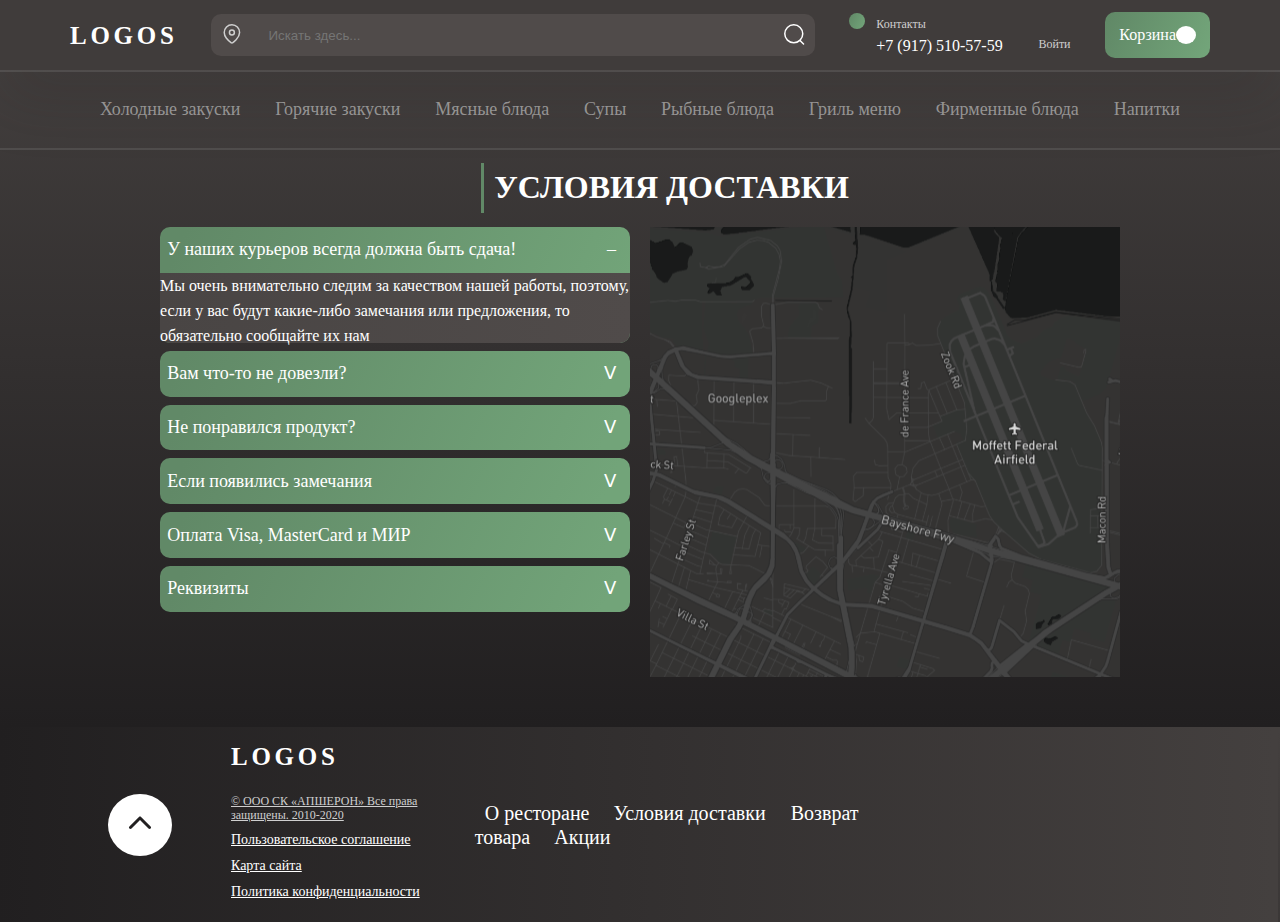
==== index/Delivery-terms.html @ 32f25078 "add nam" ====
<!DOCTYPE html>
<html lang="en">
<head>
    <meta charset="UTF-8">
    <meta http-equiv="X-UA-Compatible" content="IE=edge">
    <meta name="viewport" content="width=device-width, initial-scale=1.0">
    <link rel="stylesheet" href="../CSS/home.css">
    <link rel="stylesheet" href="../CSS/slider.css">
    <link rel="stylesheet" href="../CSS/basket.css">
    <link rel="stylesheet" href="../CSS/Delivery-terms.css">
    <link rel="stylesheet" href="../CSS/adaptive.css">
    <title>basket</title>
</head>
<body>
    <header class="desk-header" id="header">
        <p class="logo"></pclass>LOGOS</p>
        <div class="header_search">
            <form>
                <a href="#geolock"><button  type="submit"><img src="../images/Iconly/Location.svg" alt="Error 404"></button></a>
                <input type="text" placeholder="Искать здесь...">
                <button type="submit"><img src="../images/Search.svg" alt="Error 404"></button>
            </form>
        </div>
        <div class="phone">
            <a href=""><img src="../images/Iconly/Light/Calling@2x.png" alt=""></a>
            <div class="phone-text">
                <p class="phone1">Контакты</p>
                <p class="phone2">+7 (917) 510-57-59</p>
            </div>
        </div>
        <div class="login">
            <a href=""><img src="../images/Iconly/Profile.svg" alt=""></a>
            <div class="phone-text">
                <p class="phone1">Войти</p>
            </div>
        </div>
        <div class="kou">
            <a href="">Корзина</a>
            <br>
            <a class="koy-kkk" href="x"><br></a>
        </div>
    </header>
    <header class="phone-header" id="phon-header">
        <div>
            <div class="menu-medi">
                <div class="hamburger-menu">
                    <input id="menu__toggle" type="checkbox" />
                    <label class="menu__btn" for="menu__toggle">
                      <span></span>
                    </label>
                    <p class="hamburger-menu_text-menu">МЕНЮ</p>
                    <ul class="menu__box">
                      <li><a class="menu__item" href="#">Home</a></li>
                      <li><a class="menu__item" href="#">About</a></li>
                      <li><a class="menu__item" href="#">Team</a></li>
                      <li><a class="menu__item" href="#">Contact</a></li>
                      <li><a class="menu__item" href="#">Twitter</a></li>
                    </ul>
                  </div>
            </div>
            <p class="logo"></pclass>LOGOS</p>
            <div class="kou">
                <a class="koy-kkk" href="#"><img src="../images/Iconly/Buy.svg" alt="Error 404"></a>
                <br>
                <a href="">Корзина</a>
            </div>
        </div>
        <div>
            <div class="header_search">
                <form>
                    <a href="#geolock"><button  type="submit"><img src="../images/Iconly/Location.svg" alt="Error 404"></button></a>
                    <input type="text" placeholder="Искать здесь...">
                    <button type="submit"><img src="../images/Search.svg" alt="Error 404"></button>
                </form>
            </div>
        </div>
    </header>
    <span>
        <p class="navi-p"></p>
    </span>
    <section class="scrool">
        <div class="navi">
            <a href="#xol" class="navi-button">Холодные закуски </a>
            <a href="#gg" class="navi-button">Горячие закуски</a>
            <a href="#ms" class="navi-button">Мясные блюда </a>
            <a href="" class="navi-button">Супы</a>
            <a href="" class="navi-button">Рыбные блюда</a>
            <a href="" class="navi-button">Гриль меню </a>
            <a href="" class="navi-button">Фирменные блюда</a>
            <a href="" class="navi-button">Напитки</a>
        </div>
    </section>
    <span>
        <p class="navi-p"></p>
    </span>
    <section class="Delivery-block">
        <div class="product-text">
            <p class="line-text"></p>
            <h2 class="product-category">Условия доставки</h2>
        </div>
        <div class="delivery_block-info">
            <div>
                <details open>
                    <summary>У наших курьеров всегда должна быть сдача!</summary>
                    <p>Мы очень внимательно следим за качеством нашей работы, поэтому, если у вас будут какие-либо замечания или предложения, то обязательно сообщайте их нам</p>
                </details>
                <details >
                    <summary>Вам что-то не довезли?</summary>
                    <p>Мы очень внимательно следим за качеством нашей работы, поэтому, если у вас будут какие-либо замечания или предложения, то обязательно сообщайте их нам</p>
                </details>
                <details >
                    <summary>Не понравился продукт?</summary>
                    <p>Мы очень внимательно следим за качеством нашей работы, поэтому, если у вас будут какие-либо замечания или предложения, то обязательно сообщайте их нам</p>
                </details>
                <details >
                    <summary>Если появились замечания</summary>
                    <p>Мы очень внимательно следим за качеством нашей работы, поэтому, если у вас будут какие-либо замечания или предложения, то обязательно сообщайте их нам</p>
                </details>
                <details >
                    <summary>Оплата Visa, MasterCard и МИР</summary>
                    <p>Мы очень внимательно следим за качеством нашей работы, поэтому, если у вас будут какие-либо замечания или предложения, то обязательно сообщайте их нам</p>
                </details>
                <details >
                    <summary>Реквизиты</summary>
                    <p>Мы очень внимательно следим за качеством нашей работы, поэтому, если у вас будут какие-либо замечания или предложения, то обязательно сообщайте их нам</p>
                </details>
            </div>
            <div class="geo-delivery">
                <img src="../images/Rectangle 271.svg" style="width: 100%; height: 90%;" alt="Error 404">
            </div>
        </div>
    </section>
    <footer class="foot-home">
        <a href="#header" class="a-fot-nav"><img src="../images/Iconly/Arrow 4.svg" alt="Error"></a>
        <a href="#phon-header" class="a-fot-nav_phone"><img src="../images/Iconly/Arrow 4.svg" alt="Error"></a>
        <span class="fot-text">
            <h2>LOGOS</h2>
            <p class="fot-text-p pt">© ООО СК «АПШЕРОН» Все права защищены. 2010-2020</p>
            <p class="fot-text-p">Пользовательское соглашение</p>
            <p class="fot-text-p">Карта сайта</p>
            <p class="fot-text-p">Политика конфиденциальности</p>
        </span>
        <div>
            <a href="">О ресторане</a>
            <a href="">Условия доставки </a>
            <a href="">Возврат товара</a>
            <a href="">Акции</a>
        </div>
    </footer>
    <script src="../script/delivery basket.js"></script>
    <script src="../script/basket.js"></script>
    <script src="https://ajax.googleapis.com/ajax/libs/jquery/1.9.1/jquery.min.js"></script>
</body>
</html>
---- CSS/home.css ----
*{
    margin: 0;
    padding: 0;
    box-sizing: border-box;
}
html {
  scroll-behavior: smooth;
}
title{
  background: url(../images/Rectangle\ 19.svg);
}
@font-face{
  font-family: ZingRustLH1Demo-Fill;
  src: url(../family/ZingRustDemo-Base.otf);
}
body{
  background: linear-gradient(360deg, #211F20 0%, #44403F 100%);
  position: relative;
}
::-webkit-scrollbar{
  background: #403c3b;
}
::-webkit-scrollbar-button{
  background: #403c3b;
}
::-webkit-scrollbar-thumb{
  background: #999797;
}
/* --------------header-------------- */
.desk-header{
    height: 70px;
    top: 0px;
    padding: 0px 70px;
    background: #403C3B;
    box-shadow: 0px 30px 60px rgb(34 31 32 / 20%);
    align-items: center;
    display: flex;
    justify-content: space-between;
    /* justify-content: center; */
    align-items: center;
}
  .phone-header > div{
    width: 100%;
    display: flex;
    justify-content: space-between;
  }
  /* --------------БУРГЕР_МЕНЮ-------------- */
  .phone-header{
    display: none;
  }
  #menu__toggle {
    opacity: 0;
  }
  #menu__toggle:checked + .menu__btn > span {
    transform: rotate(45deg);
  }
  #menu__toggle:checked + .menu__btn > span::before {
    top: 0;
    transform: rotate(0deg);
  }
  #menu__toggle:checked + .menu__btn > span::after {
    top: 0;
    transform: rotate(90deg);
  }
  #menu__toggle:checked ~ .menu__box {
    left: 0 !important;
  }
  .menu__btn {
    position: fixed;
    top: 20px;
    left: 20px;
    width: 26px;
    height: 26px;
    cursor: pointer;
    z-index: 4;
  }
  .menu__btn > span,
  .menu__btn > span::before,
  .menu__btn > span::after {
    display: block;
    position: absolute;
    width: 100%;
    height: 2px;
    background-color: #616161;
    transition-duration: .25s;
  }
  .menu__btn > span::before {
    content: '';
    top: -8px;
  }
  .menu__btn > span::after {
    content: '';
    top: 8px;
  }
  .menu__box {
    display: block;
    position: fixed;
    top: 0;
    left: -100%;
    width: 300px;
    height: 100%;
    margin: 0;
    z-index: 3;
    padding: 80px 0;
    list-style: none;
    background-color: #504b4a;
    box-shadow: 2px 2px 6px rgba(0, 0, 0, .4);
    transition-duration: .25s;
  }
  .menu__item {
    display: block;
    padding: 12px 24px;
    color: #FFFFFF;
    font-family: 'Roboto', sans-serif;
    font-size: 20px;
    font-weight: 600;
    text-decoration: none;
    transition-duration: .25s;
  }
  .menu__item:hover {
    background-color: #618967;
  }
  
  /*\ --------------БУРГЕР_МЕНЮ-------------- \*/
.logo{
    font-family: 'Gilroy';
    font-style: normal;
    font-weight: 700;
    font-size: 25px;
    line-height: 25px;
    letter-spacing: 0.15em;
    color: #FFFFFF;
}

.header_search form {
    display: flex;
    background: #504B4A;
    border-radius: 10px;
}
.header_search input, .header_search button {
  border: none;
  outline: none;
  background: transparent;
}
.header_search input {
  width: 520px;
  height: 42px;
  padding-left: 15px;
  color: #fff;
}
.header_search button {
  height: 42px;
  width: 42px;
  top: 0;
  right: 0;
  cursor: pointer;
  z-index: 10;
  justify-content: center;
}
.header_search button:before {
  font-size: 16px;
}
.phone{
  display: flex;
}
.phone-text{
  display: block;
}
.phone-text > .phone1{
  font-family: 'Gilroy';
  font-style: normal;
  font-weight: 400;
  font-size: 12px;
  line-height: 20px;
  color: #CFCFCF;
}
.phone-text > .phone2{
  font-family: 'Gilroy';
  font-style: normal;
  font-weight: 400;
  font-size: 16px;
  line-height: 20px;
  color: #fff;
}
.phone-text > p{
  color: #FFFFFF;
  padding: 1px;
}
.phone > a > img{
  margin-right: 10px;
  padding: 8px;
  text-align: center;
  width: 40px;
  background: linear-gradient(114.93deg, #618967 5.11%, #72A479 94%);
  border-radius: 17px;
}
.kou{
  display: flex;
  background: linear-gradient(114.93deg, #618967 5.11%, #72A479 94%);
  border-radius: 10px;
  padding: 14px;
}
.kou > a{
  color: #fff;
  text-decoration: none;
}
.hamburger-menu_text-menu{
  font-family: 'Gilroy';
  font-style: normal;
  font-weight: 700;
  font-size: 12px;
  line-height: 15px;
  color: #FFFFFF;
  margin-top: 12px;
}
.kou > br{
  content: '';
  background-color: #fff;
  width: 1px;
  margin: 0px 5px 0px;
}
.koy-kkk{
  background: #fff;
  border-radius: 100%;  
  width: 20px;
}
/*\ --------------header-------------- \*/
/* --------------home-block-------------- */
.home-block{
  width: 100%;
  display: flex;
  align-items: center;
  height: 638px;
  background: url(../images/menu\ 2.png) no-repeat;
  background-size: 100%;
}
.home-block >.color-block{
  content: '';
    width: 100%;
    height: 638px;
    z-index: 1;
    background: linear-gradient(90deg, #211F20 0%, rgba(68, 64, 63, 0) 100%);
}
.home-block > div{
  position: absolute;
  display: flex;
  z-index: 2;
  justify-content: center;
  width: 50%;
  align-items: center;
  height: 40%;
}
.home-text{
  text-align: center;
  transform: rotate(-8.37deg)
}
.home-text > div{
  width: 80%;
}
.home-text-logo > .home-text-logo_gl-text{
  position: absolute;
}
.home-text-logo_gl-text > img{
  display: flex;
  margin: -9px 0;
  padding: 4px 0px 0 14px;
}
.button-block a > span{
  font-family: ZingRustLH1Demo-Fill;
  font-style: italic;
  font-weight: 400;
  font-size: 25px;
  line-height: 109.2%;   
  text-align: center;
  color: #FFFFFF;
} 

/* .home-text div > h1{
  font-family: ZingRustLH1Demo-Fill;
  font-weight: bold;
  font-size: 67px;
  text-align: center;
  text-transform: uppercase;
  color: #FFFFFF;
}
@supports (-webkit-text-stroke: 1px rgb(13, 13, 15)) {
  .home-text div > h1 {
    color: transparent;
    -webkit-text-stroke: 1px rgb(9, 9, 10);
    text-shadow: -5px -2px rgb(0, 0, 0), -4px -1px #fff;
  }
}
@supports (-webkit-background-clip: text) {
  .home-text div > h1{
    background: repeating-linear-gradient(45deg, black, black 1px, black 2px, black 3px);
    -webkit-background-clip: text;
    -webkit-text-stroke: 0.1pt white;
    text-shadow: 7px -4px white;
  }
} */
/* .button-block{
  background: url(../images/Rectangle\ 245.png);
} */
/* .button-block > a{
  background: #618967;
  transform: skewX(-15deg);
  padding: 10px;
  text-decoration: none;
}
.button-block a > span{
  font-family: ZingRustLH1Demo-Fill;
  font-style: italic;
  font-weight: 400;
  font-size: 25px;
  line-height: 109.2%;   
  text-align: center;
  color: #FFFFFF;
} 

/* .home-text div > span{
  background: url(../images/fДоставка\ ВКУСНЕЙШИХ\ БЛЮд\ ЗА\ 60\ МИНУТ.png) no-repeat;
  background-size: 100%;
  background-position-y: -24px;
  width: 80%;
  height: 100%;
  transform: rotate(8deg);
  position: absolute;
  display: flex;
} */
/*\ --------------home-block-------------- \*/
/* --------------scrool-------------- */
.scrool{
  transition-duration: 5ms;
}
.navi{
  width: 100%;
  display: flex;
  justify-content: space-between;
  height: 78px;
  /* left: -2px; */
  padding: 0 100px;
  align-items: center;
  top: calc(50% - 78px/2 - 1251.5px);
  background: rgba(255, 255, 255, 0.01);
  transition: 0.5s;
}
.navi > a{
  font-family: 'Gilroy';
  font-style: normal;
  text-decoration: none;
  font-weight: 500;
  font-size: 18px;
  line-height: 21px;
  color: #cfcfcf9c;
  
}
.navi > a:hover{
  color: #FFFFFF;
  content: '';
}
.navi-p{
  content: '';
  width: 100%;
  display: flex;
  position: absolute;
  height: 1px;
  border: 1px solid rgba(255, 255, 255, 0.1);
}
/*\ --------------scrool-------------- \*/
/* --------------nav-coffe-------------- */
.nav-coffe{
  width: 100%;
  height: 650px;
  display: flex;
  justify-content: center;
}
.nav-block{
  width: 1363px;
  height: 610px;
  display: flex;
  background: url(../images/фото.png) no-repeat;
  background-size: 100%;
  z-index: 5;
}
.nav-color{
  content: '';
  width: 86%;
  /* height: 100%; */
  height: 610px;
  position: absolute;
  background: linear-gradient(90deg, #000000 0%, rgb(0 0 0 / 0%) 100%);
}
.block-left{
  width: 50%;
  color: #fff;
  z-index: 20;
  padding: 70px;
  height: 100%;
  display: grid;
  align-items: center;
}
.block-left > h2{
  font-family: 'Gilroy';
  font-style: normal;
  font-weight: 700;
  font-size: 32px;
  line-height: 39px;
  z-index: inherit;
  text-transform: uppercase;
  color: #FFFFFF;
}
.block-left > p{
  font-family: 'Gilroy';
  font-style: normal;
  font-weight: 400;
  font-size: 20px;
  line-height: 25px;
  z-index: inherit;
  color: #CFCFCF;
}
.block-left > a{
  font-family: 'Proxima Nova';
  font-style: normal;
  font-weight: 700;
  font-size: 13px;
  line-height: 16px;
  z-index: inherit;
  color: #FFFFFF;
  text-align: center;
  padding: 21px 20px 20px 51px;
  width: 219px;
  cursor: pointer;
  text-decoration: none;
  background: rgba(255, 255, 255, 0.05);
  border: 1px solid rgba(255, 255, 255, 0.2);
  backdrop-filter: blur(1px);
  border-radius: 10px;
}
.block-right{
  display: grid;
  padding: 60px 116px;
  grid-template-columns: 200px 200px;
  width: 50%;
  justify-content: space-between;
  align-items: center;
  z-index: inherit;
}
.block-right > div{
  width: 228px;
  height: 227px;
  text-align: center;
  padding: 65px 0;
  background: rgba(80, 75, 74, 0.9);
  backdrop-filter: blur(2px);
  border-radius: 0px;
}
.block-right  p{
  font-family: 'Gilroy';
  font-style: normal;
  font-weight: 400;
  font-size: 18px;
  line-height: 25px;
  color: #FFFFFF;
}
.block-right  img{
  padding: 0 0 20px;
}
.block-right > div:hover{
  cursor: pointer;
  background: #504B4A;
  box-shadow: 0px 20px 100px rgb(0 0 0 / 100%);
  backdrop-filter: blur(50px);
  z-index: inherit;
}
/*\ --------------nav-coffe-------------- \*/
/* --------------LOCATION-------------- */
.location {
  /* position: absolute; */
  width: 100%;
  height: 720px;
  margin-top: -160px;
  background: url(../images/Rectangle\ 245.png) no-repeat;
  background-size: 100%;
  filter: drop-shadow(0px 40px 40px rgba(43, 40, 40, 0.6));
}
.location-block > div{
  position: absolute;
  width: 526px;
  height: 405px;
  margin: 11% 0 0 15%;
  padding: 40px 0 0 40px;
  background: #2E2B2C;
  box-shadow: 0px 0px 70px rgb(0 0 0 / 15%);
  border-radius: 15px;
}
.location-info-geo{
  display: flex;
  margin: 28px 8px;
}
.location-info-geo > img{
  padding: 0px 8px 15px
}
.location-info> h2{
  font-family: 'Gilroy';
  font-style: normal;
  font-weight: 700;
  font-size: 30px;
  line-height: 36px;
  text-transform: uppercase;
  color: #FFFFFF;
}
.info-geo-text-1, .info-geo-text-2{
  font-family: 'Gilroy';
  font-style: normal;
  font-weight: 400;
  font-size: 14px;
  line-height: 16px;
  color: #CFCFCF;
}
.info-geo-text-2{
  color: #FFFFFF;
  font-size: 15px;
  font-weight: bold;
}
.location-info-contact{
  display: flex;
  justify-content: space-around;
}
.contact-button > a{
  font-family: 'Proxima Nova';
  font-style: normal;
  font-weight: 700;
  font-size: 13px;
  line-height: 16px;
  text-decoration: none;
  /* margin: 0 0; */
  padding: 20px;
  background: linear-gradient(114.93deg, #618967 5.11%, #72A479 94%);
  border-radius: 10px;
  color: #FFFFFF;
}
.cont-text-text{
  font-family: 'Gilroy';
  font-style: normal;
  font-weight: 700;
  font-size: 23px;
  line-height: 28px;
  color: #FFFFFF;
}
.cont-text-color{
  font-family: 'Gilroy';
  font-style: normal;
  font-weight: 400;
  font-size: 14px;
  line-height: 15px;
  text-align: right;
  color: #CFCFCF;
}
.contact-siti{
  display: flex;
  justify-content: space-between;
  align-items: center;
  margin: 10% 27%;
}
.contact-siti > p{
  font-family: 'Gilroy';
  font-style: normal;
  font-weight: 600;
  font-size: 16px;
  line-height: 19px;
  color: #FFFFFF;
}
.line{
  content: '';
  position: absolute;
  width: 82%;
  margin: 12px 0;
  display: flex;
  position: absolute;
  height: 1px;
  border: 1px solid rgba(255, 255, 255, 0.1);
}
/*\ --------------LOCATION-------------- \*/
/* --------------FOOTER------------- */
.foot-home{
  position: absolute;
  width: 100%;
  height: 195px;
  display: flex;
  padding: 0 372px 0 233px;
  align-items: center;
  justify-content: space-between;
  left: -2px;
  background: linear-gradient(270.7deg, #44403F 0.4%, #211F20 100%);
}
footer > a{
  position: absolute;
  background: #fff;
  padding: 22px 20px;
  left: 110px;
  border-radius: 100%;
}
.fot-text > h2{
  font-family: 'Gilroy';
  font-style: normal;
  font-weight: 700;
  font-size: 25px;
  padding: 0 0 20px;
  line-height: 25px;
  letter-spacing: 0.15em;
  color: #FFFFFF;
}
.fot-text-p{
  font-family: 'Gilroy';
  font-style: normal;
  font-weight: 500;
  font-size: 14px;
  line-height: 16px;
  color: #FFFFFF;
  text-decoration: underline;
  padding: 5px 0;
}
.pt{
  font-family: 'Gilroy';
font-style: normal;
font-weight: 500;
font-size: 12px;
line-height: 14px;

color: #CFCFCF;
}
footer div > a{
  font-family: 'Gilroy';
  font-style: normal;
  font-weight: 500;
  font-size: 20px;
  line-height: 24px;
  padding: 10px;
  color: #FFFFFF;
  text-decoration: none;
}
.a-fot-nav_phone{
  display: none;
}
/*\ --------------FOOTER-------------- \*/
---- CSS/slider.css ----
.product {
    position: relative;
    overflow: hidden;
    padding: 20px;
  }
  .product-category {
    margin-bottom: 20px;
    font-family: 'Gilroy';
    font-style: normal;
    font-weight: 700;
    font-size: 32px;
    line-height: 39px;
    text-transform: uppercase;
    color: #FFFFFF;
  }
  .product-container {
    display: flex;
    overflow-x: auto;
    scroll-behavior: smooth;
  }
  
  .product-container::-webkit-scrollbar {
    display: none;
  }
.product-text{
    display: flex;
}
.line-text{
    content: '';
    width: 3px;
    height: 50px;
    margin: -5px 10px 0 50px;
    background: #618967;
    transform: rotate(180deg);
}
  .product-card {
    flex: 0 0 auto;
    /* width: 250px; */
    /* height: 450px; */
    margin-right: 20px;
    cursor: pointer;
  }
  .product-image {
    position: relative;
    width: 364px;
    height: 265px;
    border-radius: 10px 10px 0 0;
    overflow: hidden;
  }
  .product-thumb {
    width: 100%;
    height: 100%;
    object-fit: cover;
  }
  .product-info {
    width: 100%;
    height: 163px;
    padding: 10px 20px;
    background: #4b4746;
    /* background: linear-gradient(90deg, #4b4746 0%, #504B4A 100%); */
    border-radius: 0 0 10px 10px;
  }
  .product-brand {
    font-family: 'Gilroy';
    font-style: normal;
    font-weight: 700;
    font-size: 22px;
    line-height: 27px;
    color: #FFFFFF;
  }
  .product-short-description {
    font-family: 'Gilroy';
    font-style: normal;
    font-weight: 400;
    font-size: 16px;
    width: 286px;
    position: relative;
    padding: px;
    padding: 10px 0px;
    line-height: 17px;
    color: #cfcfcfad;
  }
  .price {
    font-family: 'Gilroy';
    font-style: normal;
    font-weight: 600;
    font-size: 20px;
    margin: qp;
    color: #FFFFFF;
    margin: 25px 0;
  }
  .pre-btn,
  .nxt-btn {
    border: none;
    width: 1vw;
    background: none;
    height: 100%;
    position: absolute;
    top: 0;
    display: flex;
    justify-content: center;
    align-items: center;
    cursor: pointer;
    z-index: 2;
  }
  .pre-btn {
    left: 0;
    transform: rotate(180deg);
  }
  .nxt-btn {
    right: 0;
  }
  .pre-btn img,
  .nxt-btn img {
    opacity: 0.2;
  }
  .pre-btn:hover img,
  .nxt-btn:hover img {
    opacity: 1;
  }
  .collection-container {
    width: 100%;
    display: grid;
    grid-template-columns: repeat(2, 1fr);
    grid-gap: 10px;
  }
  .collection {
    position: relative;
  }
  .collection img {
    width: 100%;
    height: 100%;
    object-fit: cover;
  }
  .collection p {
    position: absolute;
    top: 50%;
    left: 50%;
    transform: translate(-50%, -50%);
    text-align: center;
    color: #fff;
    font-size: 50px;
    text-transform: capitalize;
  }
  .collection:nth-child(3) {
    grid-column: span 2;
    margin-bottom: 10px;
  }
  .arrow-2 {
    cursor: pointer;
    height: 120px;
    width: 80px;
    position: relative;
    margin: 20px;
}
.arrow-2-top, 
.arrow-2-bottom {
    background: #2d2b2bcc;
    height: 10px;
    left: -30px;
    position: absolute;
    top: 60px;
    width: 30px;
}
.arrow-2-top {
    top: 64px;
}
.arrow-2-top {
    transform: rotate(45deg);
    transform-origin: bottom right;
}
.arrow-2-bottom {
    transform: rotate(-45deg);
    transform-origin: top right;
}
.arrow-2-top::after, 
.arrow-2-bottom::after {
    background: #000;
    content: '';
    height: 100%;
    position: absolute;
    top: 0;
    transition: all 0.15s;
}
.arrow-2-top::after {
    left: 100%;
    right: 0;
    transition-delay: 0s;
}
.arrow-2-bottom::after {
    left: 0;
    right: 100%;
    transition-delay: 0.15s;
}
.arrow-2:hover .arrow-2-top::after {
    left: 0;
    transition-delay: 0.15s;
}
.arrow-2:hover .arrow-2-bottom::after {
    right: 0;
    transition-delay: 0s;
}
.noselect {
    -webkit-touch-callout: none;
      -webkit-user-select: none;
       -khtml-user-select: none;
         -moz-user-select: none;
          -ms-user-select: none;
              user-select: none;
          -webkit-tap-highlight-color: transparent;
  }
  .noselect {
      width: 150px;
      height: 50px;
      cursor: pointer;
      display: flex;
      align-items: center;
      border: none;
      border-radius: 5px;
      box-shadow: 1px 1px 3px rgba(0,0,0,0.15);
      background: linear-gradient(114.93deg, #618967 5.11%, #72A479 94%);
      border-radius: 10px;
  }
  .ws{
    font-family: 'Gilroy';
    font-style: normal;
    font-weight: 400;
    font-size: 12px;
    line-height: 14px;
    color: #FFFFFF;
    color: #fff;
    display: flex;
    margin-left: 270px;
    margin-top: -20px;
  }
  .actual-price{
    position: relative;
    margin-left: 174px;
    margin-top: -63px;
  }
  .actual-price a{
    text-decoration: none;
  }
  button, button div {
      transition: 200ms;
  }
  button .text {
      transform: translateX(20px);
      color: white;
      font-weight: bold;
  }
  button .icon {
    border-left: 1px solid #ffffff;
    transform: translateX(33px);
    height: 40px;
    width: 40px;
    display: flex;
    align-items: center;
    justify-content: center;
  }
  button svg {
    width: 25px;
    /* fill: #eee; */
    background: url(../images/Iconly/Buy.svg) no-repeat;
    background-size: 95%;
  }
  button:hover {
    box-shadow: 1px 1px 3px rgb(0 0 0 / 15%);
    background: linear-gradient(114.93deg, #4b4746 5.11%, #403c3b 94%);
  }
  button:hover .text {
      color: transparent;
  }
  button:hover .icon {
      width: 150px;
      border-left: none;
      transform: translateX(-40px);
  }
  button:focus {
      outline: none;
  }
---- CSS/basket.css ----
.baskt-block{
    display: flex;
    justify-content: center;
}
.basket-logo-a{
    width: 222px;
    align-items: center;
    text-align: center;
    margin: 40px 0 0;
}
.basket-logo-a a{
    font-family: 'Gilroy';
    font-style: normal;
    font-weight: 700;
    font-size: 16px;
    line-height: 19px;
    text-decoration: none;
    color: #FFFFFF;
}
.basket-block-logo{
    width: 55%;
    display: grid;
    align-items: center;
    height: 180px;
    justify-content: center;
}
.basket-logo{
    display: flex;
    height: 40px;
    padding: 10px;
    font-family: 'Gilroy';
    font-style: normal;
    font-weight: 500;
    font-size: 15px;
    line-height: 18px;
    text-transform: lowercase;
    color: #72A479;
}
.basket-block-info1{
    display: grid;
    width: 1096px;
    height: 252px;
    left: 172px;
    top: 360px;
    background: linear-gradient(90deg, #494544 0%, #504B4A 100%);
    border-radius: 10px;
}
.line-basket{
    content: '';
    width: 100%;
    height: 1px;
    border: 1px solid rgba(255, 255, 255, 0.1);
}
.basket-block-info1 div{
    /* width: 100%; */
    display: flex;
    align-items: center;
}
.basket-block-info1 div> img{
    width: 117px;
    height: 86px;
    margin: 0 28px;
}
.basket-block-info1 span >p{
    font-family: 'Gilroy';
    font-style: normal;
    font-weight: 400;
    font-size: 12px;
    line-height: 14px;
    color: #A6A7AB;
}
.basket-block-info1 span >.bas_bl-info-text1{
    font-weight: 700;
    font-size: 18px;
    line-height: 22px;
    color: #FFFFFF;
}
.basket-blo_inf-script{
    padding: 0px 0 0 178px;
}
.basket-blo_inf-script > input{
    width: 30px;
    background: no-repeat;
    text-align: center;
    border: none;
    align-items: center;
    display: flex;
    color: #fff;
}
.basket-blo_inf-script > button{
    background: #72A479;
    border: none;
    border-radius: 100%;
    width: 30px;
    height: 30px;
    color: #fff;
    font-size: 30px;
    display: flex;
    justify-content: center;
    align-items: center;
    cursor: pointer;
}
.basket-block-info2 div > img{
    width: 209px;
    height: 123px;
}
.basket-blo_inf-script > p{
    font-family: 'Gilroy';
    font-style: normal;
    font-weight: 700;
    font-size: 20px;
    line-height: 24px;
    color: #FFFFFF;
    margin: 0 30px;
}
.basket-block_info2-info{

    width: 1096px;
    height: 234px;
    left: 172px;
    display: flex;
    top: 712px;
    justify-content: space-between;
    padding: 30px;
    background: linear-gradient(90deg, #494544 0%, #504B4A 100%);
    border-radius: 10px;

}
.basket-block-info2 > span{
    font-family: 'Gilroy';
    font-style: normal;
    display: flex;
    font-weight: 700;
    font-size: 25px;
    line-height: 30px;
    color: #FFFFFF;
    padding: 50px 0;
}
.basket-block_info2-info > div{
    width: 210px;
    /* display: none; */
    justify-content: center;
    height: 100%;
    text-align: center;
    padding: 22px 0;
}
.basket-block_info2-info div > label{
    font-family: 'Gilroy';
    font-style: normal;
    font-weight: 700;
    font-size: 14px;
    line-height: 17px;    
    color: #FFFFFF;
}
.basket-block_info2-info div > button{
    background: #66906C;
    border: none;
    border-radius: 100%;
    color: #fff;
    padding: 5px 9px;
}
.basket-block_info2-info div > p{
    font-family: 'Gilroy';
    font-style: normal;
    font-weight: 700;
    font-size: 12px;
    line-height: 15px;
    color: #FFFFFF;
}
.basket-block-info3{
    display: flex;
    width: 100%;
    justify-content: center;
    padding: 50px 0 0 0;
}
.basket-block-info3 > div{
    width: 763px;
    height: 105px;
    display: flex;  
    justify-content: space-between;
    padding: 20px; 
    background: linear-gradient(90deg, #494544 0%, #504B4A 100%);
    border-radius: 10px;
}
.base-info3-left > span{
    font-family: 'Gilroy';
    font-style: normal;
    font-weight: 500;
    font-size: 18px;
    line-height: 21px;
    color: #A6A7AB;
}
.base-info3-left>p{
    font-family: 'Gilroy';
    font-style: normal;
    font-weight: 500;
    font-size: 12px;
    line-height: 14px;
    padding: 5px 0 0;
    color: #FFFFFF;
}
.base-info3-right{
    display: flex;
    align-items: center;
}
.base-info3-right>a{
    background: linear-gradient(114.93deg, #618967 5.11%, #72A479 94%);
    border-radius: 10px;
    color: #fff;
    padding: 15px;
    text-decoration: none;
}
.foot-basket{
    width: 100%;
    height: 195px;
    display: flex;
    padding: 0 372px 0 233px;
    align-items: center;
    margin: 50px 0 0;
    justify-content: space-between;
    left: -2px;
    top: 3552px;
    background: linear-gradient(270.7deg, #44403F 0.4%, #211F20 100%);
  }
---- CSS/Delivery-terms.css ----
.Delivery-block{
  width: 100%;
  display: flex;
  margin-top: 20px;
  justify-content: center;
  flex-wrap: wrap;
}
.Delivery-block > .delivery_block-info
{
  display: flex;
  width: 75%;
  flex-wrap: nowrap;
  justify-content: space-between;
}
.Delivery-block .delivery_block-info > div
{
  width: 49%;
  height: 500px;
}
summary::-webkit-details-marker{display:none;}
summary::-moz-list-bullet{list-style-type:none;}
summary::marker{display:none;} 
summary {
  padding: 0.3em 0.5em 0.3em 0.4em;
  font-size: 1.4em;
  cursor: pointer;
  display: flex;
  flex-direction: row-reverse;
  flex-wrap: wrap;
  justify-content: space-between;
  font-weight: 500;
  font-size: 18px;
  line-height: 35px;
  color: #FFFFFF;
}
summary:before {  
  content: "ᐯ";
  margin-right: .3em;
}
details[open] > summary:before {
  content: "–";
}
summary ~ * {
  height: 70px;
  background: linear-gradient(90deg, #494544 0%, #504B4A 100%);
  border-radius: 0 0 10px 10px;
  font-weight: 400;
  font-size: 16px;
  line-height: 25px;
  color: #FFFFFF;
}
summary:focus {
  outline:0;
  box-shadow: inset 0 0 1px rgba(0,0,0,0.3), inset 0 0 2px rgba(0,0,0,0.3);
}
details{
  display:block;
  margin-bottom: .5rem;
  background: linear-gradient(114.93deg, #618967 5.11%, #72A479 94%);
  border-radius: 10px;
}
---- CSS/adaptive.css ----
@media screen and (max-width: 1200px){
    .header_search form{
        width: 340px;
    }
    .header_search{
        display: flex;
        justify-content: center;
        width: 100%;
      }
    .home-block {
        height: 456px;
    }
    .home-block >.color-block {
        height: 456px;
    } 
    .nav-block, .nav-color {
        height: 456px;
    }
    .block-left {
        width: 40%;
        padding: 40px 55px;
    }
    .block-left > p {
        font-size: 13px;
    }
    .block-right > div {
        width: 196px;
        height: 196px;
        padding: 45px 0;
    }
    .block-right {
        display: grid;
        padding: 0 30px 0 233px;
    }
    .location-block > div {
        margin: 0% 0 0 15%;
    }
    .location {
        height: 720px;
    }
    /*/ --------------product-------------- /*/
    .product-loc {
        width: 100%;
        height: 417px;
    }
    .product_card-block {
        display: flex;
        width: 730px;
    }
    /*\ --------------product-------------- \*/
    /*/ --------------backet-------------- /*/
    .basket-block_info2-info {
        width: 920px;
    }
    .basket-block-info1 {
        width: 770px;
    }
    .basket-block-info {
        display: flex;
        flex-wrap: wrap;
        justify-content: space-around;
        align-content: center;
        align-items: center;
    }
    .basket-block-info3 {
        padding: 50px 0 50px 0;
    }
    /*\ --------------backet-------------- \*/
}
@media screen and (max-width: 950px){
    .block-right {
        display: grid;
        padding: 0 30px 0 40px;
    }
    .header_search form {
        width: 250px;
    }
    .location {
        height: 615px;
    }
}

@media screen and (max-width: 510px){
    header{
        height: 142px;
        width: 100%;
        padding: 0 15px;
        display: grid;
        grid-template-columns: repeat(3, 1fr);
        grid-auto-rows: 200px;
    }
    .header_search form {
        width: 90%;
    }
    .desk-header{
        display: none;
    }
    .phone-header{
        display: block;
    }
    .phone-header > div{
        align-items: center;
    }
    .menu-medi{
        width: 40px;
    }
    .header_search input {
        width: 277px;
        height: 42px;
    }
    .menu__btn > span, .menu__btn > span::before, .menu__btn > span::after {
        background: #65906C;
        border-radius: 50px;
    }
    .header_search form {
        margin-top: 20px;
    }
    .phone{
        display: none;
    }   
    .kou{
        width: 62px;
        height: 56px;
        text-align: center;
        display: grid;
        justify-content: center;
        padding: 7px;
    }
    .kou > a{
        font-weight: 600;
        font-size: 12px;
        line-height: 14px;
    }
    .kou > br{
        margin: 0px 1px 0px;
        padding: 1px 25px;
    }
    .kou > a{
        background: none;
        width: 100%;
    }
    .home-text-logo_gl-text > img, .home-text-logo_fon-text > img {
        display: flex;
        width: 220px;
    }
    .home-text-logo > .home-text-logo_gl-text, .home-text-logo_fon-text {
        padding: 0;
    }    
    .home-block{
        height: 174px;
    }
    .home-block >.color-block {
        content: '';
        width: 100%;
        height: 174px;
        z-index: 1;
        background: linear-gradient(90deg, #211F20 0%, rgba(68, 64, 63, 0) 100%);
    }
    .button-block a > span {
        font-family: ZingRustLH1Demo-Fill;
        font-style: italic;
        font-weight: 400;
        font-size: 13px;
        line-height: 109.2%;
        text-align: center;
        color: #FFFFFF;
    }
    .navi {
        width: 100%;
        display: flex;
        justify-content: space-between;
        height: 79px;
        overflow: hidden;
        left: 0px;
        padding: 0;
        align-items: center;
        top: calc(50% - 78px/2 - 1251.5px);
        background: rgba(255, 255, 255, 0.01);
        transition: 0.5s;
    }
    .nav-coffe {
        display: none;
    }
    .location {
        height: 1021px;
        margin-top: -2px;
        background: url(../images/lock_phone.png 
        ) no-repeat;
        background-size: 100%;
        filter: drop-shadow(0px 40px 40px rgba(43, 40, 40, 0.6));
    }
    .location-block > div {
        position: absolute;
        width: 335px;
        height: 465px;
        /* margin: 11% 0 0 15%; */
        margin: 0 27px;
        padding: 40px 0 0 40px;
        background: #2E2B2C;
        box-shadow: 0px 0px 70px rgb(0 0 0 / 15%);
        border-radius: 15px;
    }
    .location-info-contact {
        display: inline-block;
        justify-content: space-around;
    }
    .contact-text{
        margin: 35px 0 0;
    }
    .contact-siti {
        display: flex;
        justify-content: space-between;
        align-items: center;
        margin: 4% 10%;
    }
    .product-image {
        width: 330px;
    }
    .product-info {
        width: 330px;
    }
    .product-info > .ws{
        margin-left: 230px;
        margin-top: -20px;
    }
    .actual-price {
        margin-left: 140px;
        margin-top: -64px;
    }
    .foot-home {
        display: grid;
        padding: 0 30px 0 233px;
    }
    .fot-text-p, .foot-home div > a{
        font-size: 8px;
    }
    .foot-home div > a{
        display: none;
    }
    .foot-home > .a-fot-nav{
        display: none;
    }
    .a-fot-nav_phone{
        display: block;
    }
    /*/ --------------product-------------- /*/
    
    .product_card-block {
        display: grid;
        width: 90%;
        height: 497px;
        /* left: 118px; */
        /* top: 268px; */
        background: linear-gradient(90deg, #494544 0%, #504B4A 100%);
        border-radius: 10px;
    }
    .product-left-block {
        width: 100%;
        padding: 0px 0 170px;
    }
    .product-right-block {
        width: 100%;
        height: 60%;
        display: grid;
        padding: 0px;
        align-content: space-between;
    }    
    .product_right-block1{
        text-align: center;
    }
    .price-product{
        margin: 0;
    }
    .product-card-info {
        display: flex;
    }
    .product-card-info .product-card-nav {
        position: absolute;
        width: 85%;
    }
    .product-card-info .product-card-nav  > p{
        display: none;
    }
    .product-card-info a > img {
        background: linear-gradient(114.93deg, #404240 5.11%, #504b4a 94%);
    }
    .actual-price > a{
        position: relative;
    }
    .product-loc {
        background: url(../images/Rectangle\ 246.jpg) no-repeat;
    }
    /*\ --------------product-------------- \*/
    /*/ --------------backet-------------- /*/
    .baskt-block {
        display: block;
        padding: 0 0 30px;
    }
    .bas_bl-info-text2{
        display: none;
    }
    .basket-block-info2 {
        display: flex;
        flex-wrap: wrap;
        justify-content: center;
        align-items: center;
    }
    .basket-block_info2-info {
        width: 90%;
        height: auto;
        display: flex;
        justify-content: center;
        flex-wrap: wrap;
    }
    .basket-block-info1 {
        width: 100%;
    }
    .basket-block-info1 div> img {
        margin: 0;
    }
    .basket-blo_inf-script {
        padding: 0;
    }
    .basket-block-logo {
        width: 95%;

        display: flex;
        align-items: flex-start;
        height: 130px;
        justify-content: space-between;
        flex-wrap: wrap;
    }
    .basket-block-info3 {
        padding: 50px 0 50px 0;
    }
    /*\ --------------backet-------------- \*/
    /*/ --------------delivery-------------- /*/
    .delivery-info form > input {
        width: 270px;
        height: 35px;
    }
    .b3-button {
        width: 184px;
        flex-wrap: wrap;
    }
    .b4-button {
        flex-wrap: wrap;
    }
    /*\ --------------delivery-------------- \*/
    .Delivery-block > .delivery_block-info {
        display: flex;
        width: 75%;
        height: 660px;
        justify-content: space-evenly;
        flex-direction: column-reverse;
        align-items: center;
    }
    .Delivery-block {
        margin-top: 0;
        padding: 20px 0 427px;
    }
}
@media screen and (max-width: 300px){
    .location-block > div {
        width: 236px;
    }
}
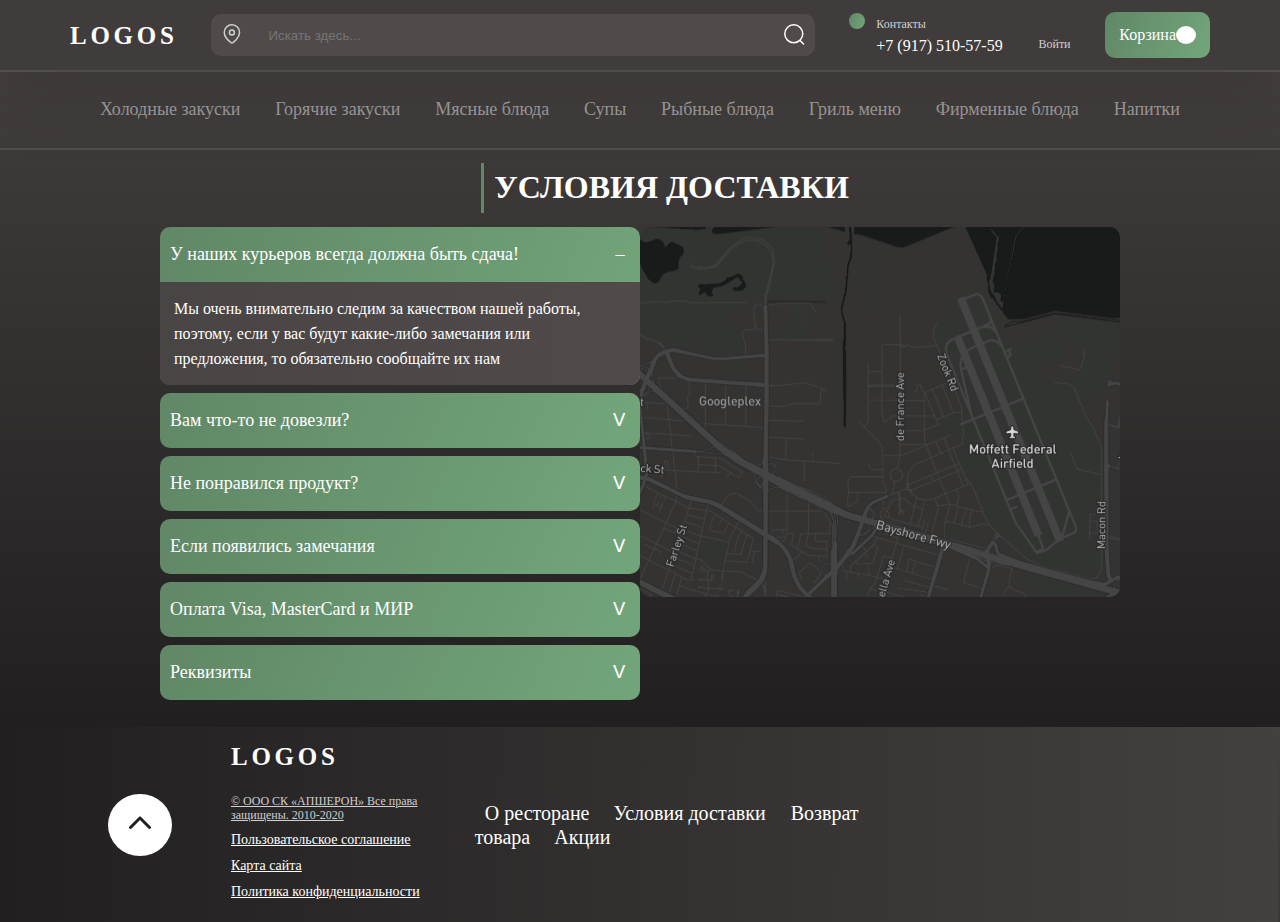
==== commit ca2536c8: "'add'" ====
--- a/index/Delivery-terms.html
+++ b/index/Delivery-terms.html
@@ -126,7 +126,7 @@
                 </details>
             </div>
             <div class="geo-delivery">
-                <img src="../images/Rectangle 271.svg" style="width: 100%; height: 90%;" alt="Error 404">
+                <!-- <img src="../images/Rectangle 271.svg" style="width: 100%; height: 90%;" alt="Error 404"> -->
             </div>
         </div>
     </section>
--- a/CSS/Delivery-terms.css
+++ b/CSS/Delivery-terms.css
@@ -14,14 +14,19 @@
 }
 .Delivery-block .delivery_block-info > div
 {
-  width: 49%;
+  width: 100%;
   height: 500px;
+}
+.Delivery-block .delivery_block-info > .geo-delivery{
+  display: flex;
+  height: 370px;
+  border-radius: 10px;
 }
 summary::-webkit-details-marker{display:none;}
 summary::-moz-list-bullet{list-style-type:none;}
 summary::marker{display:none;} 
 summary {
-  padding: 0.3em 0.5em 0.3em 0.4em;
+  padding: 10px;
   font-size: 1.4em;
   cursor: pointer;
   display: flex;
@@ -41,11 +46,12 @@
   content: "–";
 }
 summary ~ * {
-  height: 70px;
+  height: auto;
   background: linear-gradient(90deg, #494544 0%, #504B4A 100%);
   border-radius: 0 0 10px 10px;
   font-weight: 400;
   font-size: 16px;
+  padding: 14px;
   line-height: 25px;
   color: #FFFFFF;
 }
@@ -58,4 +64,9 @@
   margin-bottom: .5rem;
   background: linear-gradient(114.93deg, #618967 5.11%, #72A479 94%);
   border-radius: 10px;
+}
+.geo-delivery{
+  background: url(../images/Rectangle\ 271.svg) no-repeat;
+  background-size: 100%;
+  width: 49%;
 }--- a/CSS/adaptive.css
+++ b/CSS/adaptive.css
@@ -347,6 +347,7 @@
         flex-wrap: wrap;
     }
     /*\ --------------delivery-------------- \*/
+    /*/ --------------Delivery-terms-------- /*/
     .Delivery-block > .delivery_block-info {
         display: flex;
         width: 75%;
@@ -357,8 +358,16 @@
     }
     .Delivery-block {
         margin-top: 0;
-        padding: 20px 0 427px;
-    }
+        padding: 21px 0 160px;
+    }
+    summary {
+        font-size: 13px;
+    }
+    summary ~ * {
+        font-size: 12px;
+        padding: 13px;
+    }
+    /*\ --------------Delivery-terms-------------- \*/
 }
 @media screen and (max-width: 300px){
     .location-block > div {
